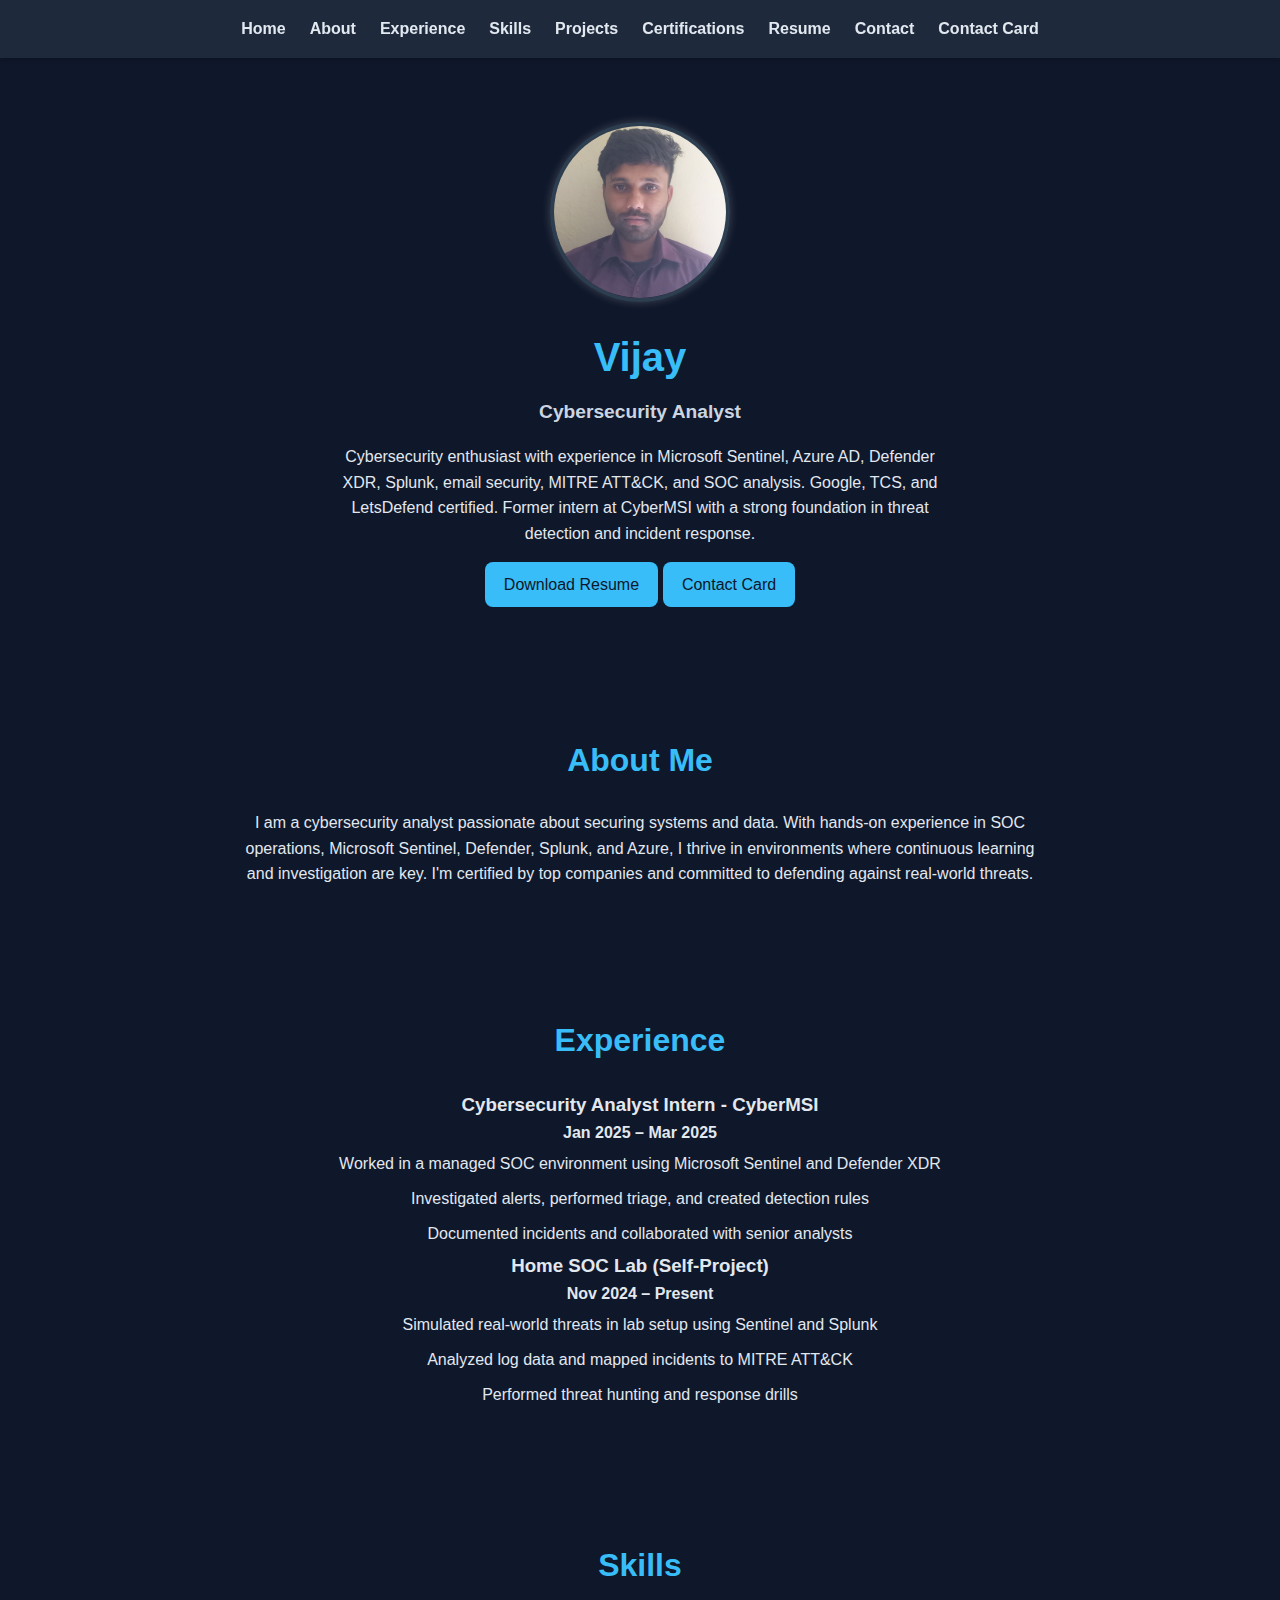
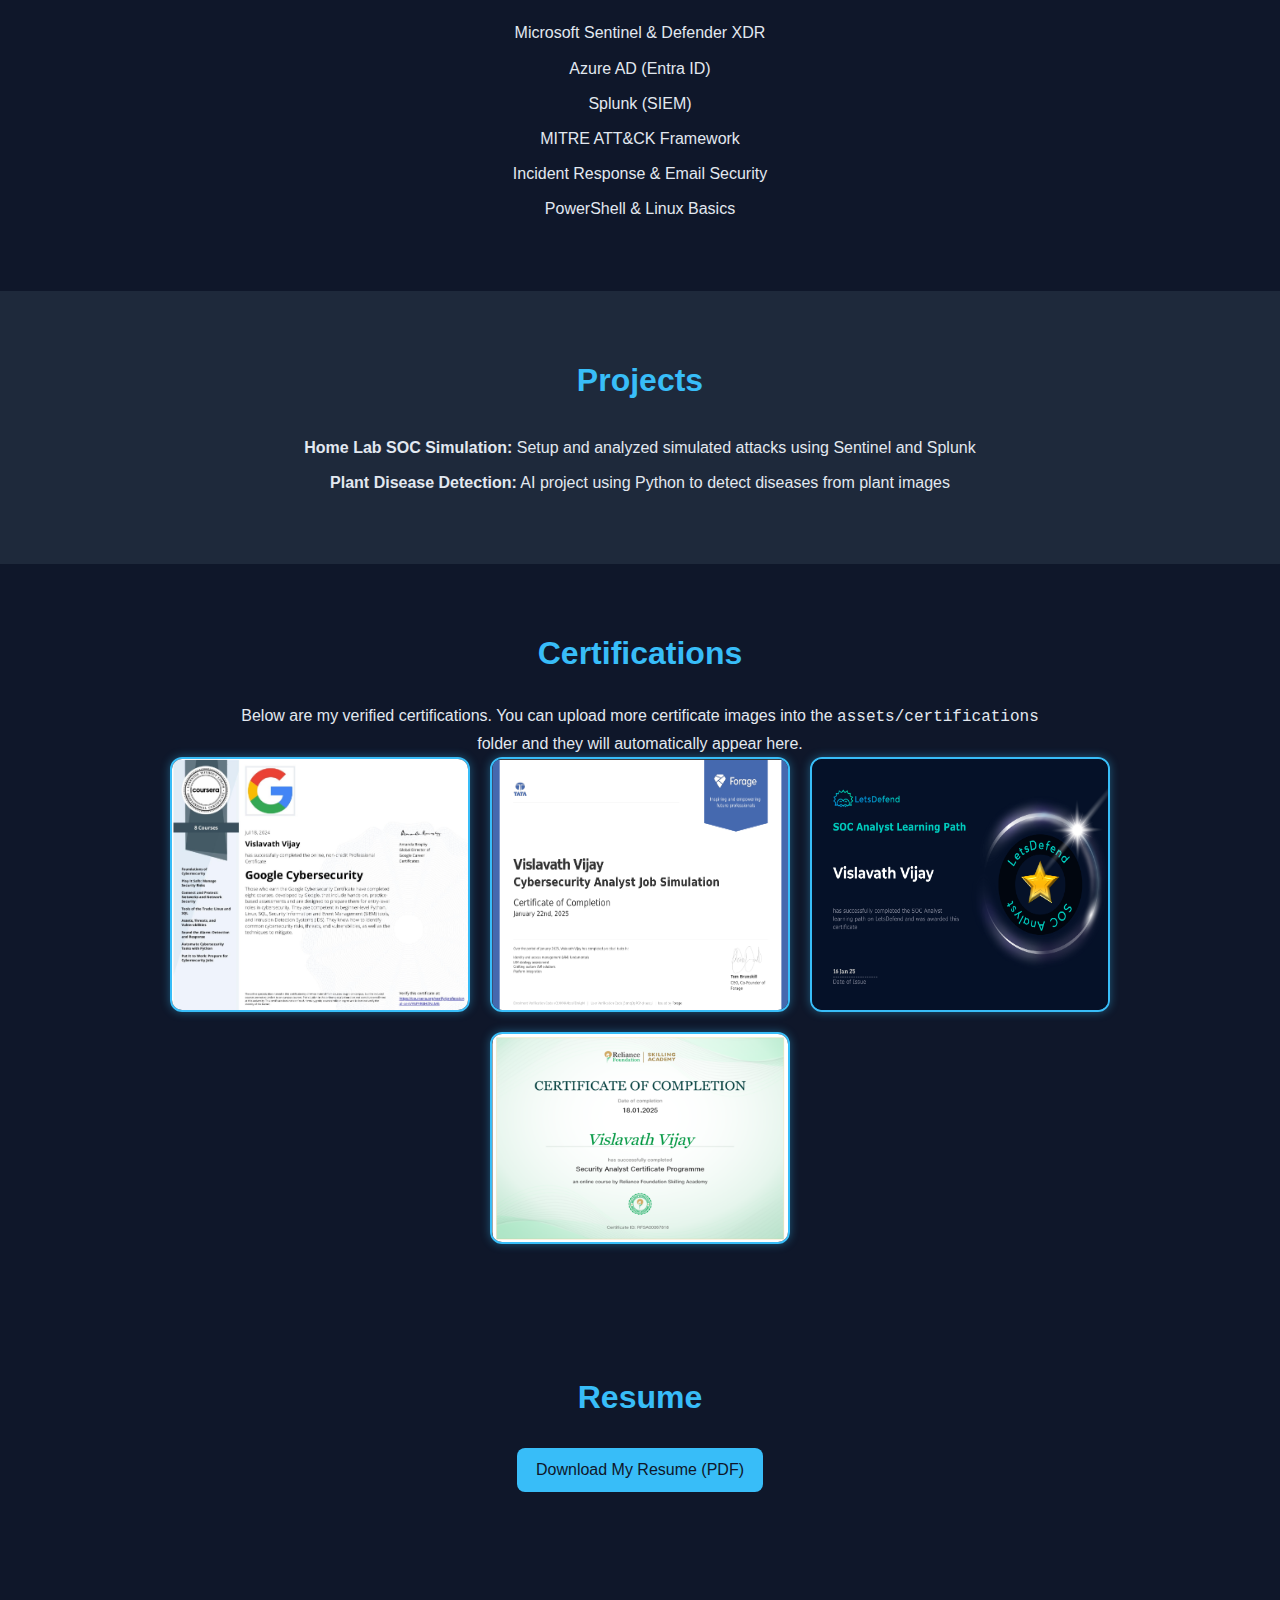
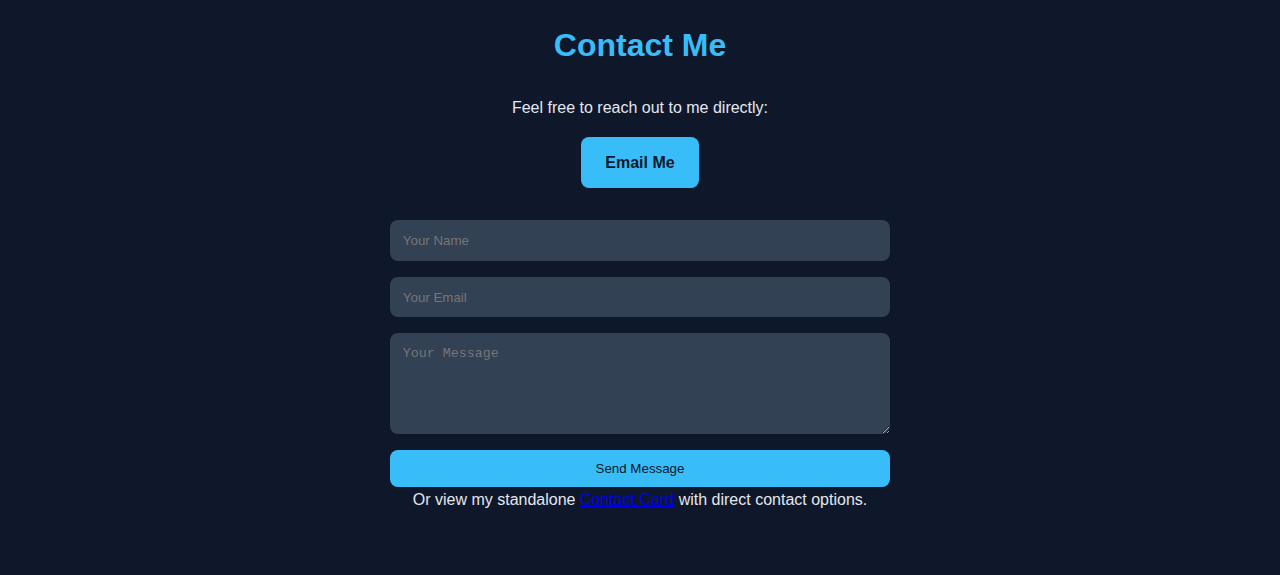
==== index.html @ ff937b73 "portfolio commit" ====
<!DOCTYPE html>
<html lang="en">

<head>
  <meta charset="UTF-8" />
  <meta name="viewport" content="width=device-width, initial-scale=1.0" />
  <title>Vijay | Cybersecurity Analyst Portfolio</title>
  <link rel="stylesheet" href="style.css" />
</head>

<!-- Back to Top Button -->
<button id="backToTop" title="Back to top">↑</button>

<!-- Dark/Light Theme Toggle -->
<button id="themeToggle">Toggle Theme</button>

<!-- Scripts -->
<script>
  // Back to Top Button Logic
  const backToTop = document.getElementById('backToTop');
  window.onscroll = function () {
    if (document.body.scrollTop > 200 || document.documentElement.scrollTop > 200) {
      backToTop.style.display = "block";
    } else {
      backToTop.style.display = "none";
    }
  };

  backToTop.addEventListener('click', () => {
    window.scrollTo({ top: 0, behavior: 'smooth' });
  });

  // Dark/Light Theme Toggle Logic
  const toggleBtn = document.getElementById('themeToggle');
  toggleBtn.addEventListener('click', () => {
    document.body.classList.toggle('light-mode');
    toggleBtn.innerText = document.body.classList.contains('light-mode') ? "Dark Mode" : "Light Mode";
  });
</script>


<body>
    <nav>
        <ul>
          <li><a href="#home">Home</a></li>
          <li><a href="#about">About</a></li>
          <li><a href="#experience">Experience</a></li>
          <li><a href="#skills">Skills</a></li>
          <li><a href="#projects">Projects</a></li>
          <li><a href="#certifications">Certifications</a></li>
          <li><a href="#resume">Resume</a></li>
          <li><a href="#contact">Contact</a></li>
          <li><a href="contact.html">Contact Card</a></li>
        </ul>
      </nav>
      
  <header class="main-header" id="home">
    <div class="container">
      <div class="profile-image">
        <img src="assets/profile.jpg" alt="Vijay's Photo">
      </div>
      <div class="intro">
        <h1>Vijay</h1>
        <h2>Cybersecurity Analyst</h2>
        <p>Cybersecurity enthusiast with experience in Microsoft Sentinel, Azure AD, Defender XDR, Splunk, email security, MITRE ATT&CK, and SOC analysis. Google, TCS, and LetsDefend certified. Former intern at CyberMSI with a strong foundation in threat detection and incident response.</p>
        <a class="btn" href="#resume">Download Resume</a>
        <a class="btn" href="contact.html">Contact Card</a>
      </div>
    </div>
  </header>

  

  <section id="about" class="section about">
    <div class="container">
      <h2>About Me</h2>
      <p>I am a cybersecurity analyst passionate about securing systems and data. With hands-on experience in SOC operations, Microsoft Sentinel, Defender, Splunk, and Azure, I thrive in environments where continuous learning and investigation are key. I'm certified by top companies and committed to defending against real-world threats.</p>
    </div>
  </section>

  <section id="experience" class="section">
    <h2>Experience</h2>
    <div class="experience-item">
      <h3>Cybersecurity Analyst Intern - CyberMSI</h3>
      <p><strong>Jan 2025 – Mar 2025</strong></p>
      <ul>
        <li>Worked in a managed SOC environment using Microsoft Sentinel and Defender XDR</li>
        <li>Investigated alerts, performed triage, and created detection rules</li>
        <li>Documented incidents and collaborated with senior analysts</li>
      </ul>
    </div>
    <div class="experience-item">
      <h3>Home SOC Lab (Self-Project)</h3>
      <p><strong>Nov 2024 – Present</strong></p>
      <ul>
        <li>Simulated real-world threats in lab setup using Sentinel and Splunk</li>
        <li>Analyzed log data and mapped incidents to MITRE ATT&CK</li>
        <li>Performed threat hunting and response drills</li>
      </ul>
    </div>
  </section>

  <section id="skills" class="section skills">
    <div class="container">
      <h2>Skills</h2>
      <ul>
        <li>Microsoft Sentinel & Defender XDR</li>
        <li>Azure AD (Entra ID)</li>
        <li>Splunk (SIEM)</li>
        <li>MITRE ATT&CK Framework</li>
        <li>Incident Response & Email Security</li>
        <li>PowerShell & Linux Basics</li>
      </ul>
    </div>
  </section>

  <section id="projects" class="section projects">
    <div class="container">
      <h2>Projects</h2>
      <ul>
        <li><strong>Home Lab SOC Simulation:</strong> Setup and analyzed simulated attacks using Sentinel and Splunk</li>
        <li><strong>Plant Disease Detection:</strong> AI project using Python to detect diseases from plant images</li>
      </ul>
    </div>
  </section>

  <section id="certifications" class="section certifications">
    <div class="container">
      <h2>Certifications</h2>
      <p>Below are my verified certifications. You can upload more certificate images into the <code>assets/certifications</code> folder and they will automatically appear here.</p>
      <div class="cert-grid">
        <img src="assets/certifications/Google-cybersecurity-professional-certificate.png" alt="Google Cybersecurity Certificate">
        <img src="assets/certifications/Cybersecurity-Analyst-Job-Simulation-TATA.png" alt="TCS Cybersecurity Certificate">
        <img src="assets/certifications/SOC-Analyst-Path-LetsDefend.png" alt="LetsDefend Certificate">
        <img src="assets/certifications/Security-Analyst-Certifiacte-Programme-SkillIndia.png" alt="Skill India Academy">
        <!-- Add more <img> tags as you add images to the folder -->
      </div>
    </div>
  </section>

  <section id="resume" class="section resume">
    <div class="container">
      <h2>Resume</h2>
      <a class="btn" href="assets/cybersecurity.analyst.resume.pdf" download>Download My Resume (PDF)</a>
    </div>
  </section>

  <section id="contact" class="section contact">
    <div class="container">
      <h2>Contact Me</h2>

      <!-- Direct email contact link -->
    <div class="email-contact">
        <p>Feel free to reach out to me directly:</p>
        <a href="mailto:vpawar4589@gmail.com" class="email-btn">
          <i class="fas fa-envelope"></i> Email Me
        </a>
      </div>

      <!-- You can keep your existing form or remove it -->
      <form action="#" method="POST">
        <input type="text" placeholder="Your Name" required>
        <input type="email" placeholder="Your Email" required>
        <textarea placeholder="Your Message" rows="5" required></textarea>
        <button type="submit">Send Message</button>
      </form>

      <!-- Add this below your form -->
      <div class="contact-alternatives">
        <p>Or view my standalone <a href="contact.html">Contact Card</a> with direct contact options.</p>
      </div>

    </div>
  </section>
</body>

</html>
---- style.css ----
/* General Reset */
* {
    margin: 0;
    padding: 0;
    box-sizing: border-box;
  }
  
  body {
    font-family: "Segoe UI", sans-serif;
    background-color: #0f172a;
    color: #e2e8f0;
    line-height: 1.6;
    scroll-behavior: smooth;
  }
  
  /* Header Section */
  .main-header {
    background-image: url('images/header-bg.jpg');
    background-size: cover;
    background-position: center;
    padding: 4rem 1rem;
    text-align: center;
    animation: fadeIn 1s ease-in;
  }
  
  .profile-image img {
    width: 180px;
    height: 180px;
    border-radius: 50%;
    object-fit: cover;
    border: 4px solid #2c3e50;
    box-shadow: 0 0 10px rgba(255, 255, 255, 0.2);
    transition: transform 0.3s ease;
    margin-bottom: 1rem;
  }
  
  .profile-image img:hover {
    transform: scale(1.05);
  }
  
  .intro h1 {
    font-size: 2.5rem;
    color: #38bdf8;
  }
  
  .intro h2 {
    font-size: 1.2rem;
    color: #cbd5e1;
    margin-top: 0.5rem;
  }
  
  .intro p {
    max-width: 600px;
    margin: 1rem auto;
  }
  
  .btn {
    display: inline-block;
    background-color: #38bdf8;
    color: #0f172a;
    padding: 0.6rem 1.2rem;
    border-radius: 8px;
    text-decoration: none;
    transition: background-color 0.3s;
  }
  
  .btn:hover {
    background-color: #0ea5e9;
  }
  
  /* Navigation */
  nav {
    background-color: #1e293b;
    padding: 1rem 0;
    text-align: center;
/* Add these new properties to make it sticky */
    position: sticky;
    top: 0;
    z-index: 1000;
    box-shadow: 0 2px 5px rgba(0, 0, 0, 0.2);
  }
  
  nav ul {
    list-style: none;
    display: flex;
    flex-wrap: wrap;
    justify-content: center;
    gap: 1.5rem;
  }
  
  nav a {
    color: #e2e8f0;
    text-decoration: none;
    font-weight: bold;
    position: relative;
    transition: color 0.3s;
  }
  
  nav a::after {
    content: "";
    position: absolute;
    width: 0%;
    height: 2px;
    left: 0;
    bottom: -5px;
    background: #38bdf8;
    transition: width 0.3s;
  }
  
  nav a:hover::after {
    width: 100%;
  }
  
  nav a:hover {
    color: #38bdf8;
  }
  
  /* Sections */
  .section {
    padding: 4rem 1rem;
    text-align: center;
    animation: fadeUp 1s ease-out;
  }
  
  .section h2 {
    font-size: 2rem;
    margin-bottom: 1.5rem;
    color: #38bdf8;
  }
  
  .section p,
  .section ul,
  .section li {
    max-width: 800px;
    margin: auto;
    font-size: 1rem;
  }
  
  .section ul {
    padding-left: 0;
    list-style-type: none;
  }
  
  .section li {
    padding: 0.3rem 0;
  }
  
  /* Skills Section with Icons (optional background) */
  .skills {
    background-image: url('images/skills-bg.jpg');
    background-size: cover;
    background-position: center;
  }
  
  /* Projects */
  .projects {
    background-color: #1e293b;
  }
  
  /* Certifications */
  .certifications {
    background-image: url('images/cert-bg.jpg');
    background-size: cover;
    background-position: center;
  }
  
  .cert-grid {
    display: flex;
    flex-wrap: wrap;
    justify-content: center;
    gap: 20px;
  }
  
  .cert-grid img {
    width: 300px;
    max-width: 90%;
    height: auto;
    border-radius: 12px;
    border: 2px solid #38bdf8;
    box-shadow: 0 0 10px rgba(56, 189, 248, 0.4);
    transition: transform 0.3s ease;
  }
  
  .cert-grid img:hover {
    transform: scale(1.05);
  }
  
  /* Testimonials */
  .testimonial {
    background-color: #1e293b;
    padding: 1rem;
    border-radius: 10px;
    margin: 1rem;
    max-width: 350px;
    box-shadow: 0 0 10px rgba(0,0,0,0.3);
  }
  
  .testimonial p {
    font-style: italic;
    margin-bottom: 0.5rem;
  }
  
  /* Contact */
  form {
    display: flex;
    flex-direction: column;
    max-width: 500px;
    margin: auto;
    gap: 1rem;
  }
  
  input, textarea {
    padding: 0.8rem;
    border: none;
    border-radius: 8px;
    background-color: #334155;
    color: #e2e8f0;
  }
  
  button {
    background-color: #38bdf8;
    color: #0f172a;
    padding: 0.7rem;
    border: none;
    border-radius: 8px;
    cursor: pointer;
    transition: background-color 0.3s;
  }
  
  button:hover {
    background-color: #0ea5e9;
  }
  
  /* Animations */
  @keyframes fadeIn {
    from { opacity: 0; transform: translateY(-20px); }
    to { opacity: 1; transform: translateY(0); }
  }
  
  @keyframes fadeUp {
    from { opacity: 0; transform: translateY(30px); }
    to { opacity: 1; transform: translateY(0); }
  }
  
  /* Media Queries */
  @media (max-width: 768px) {
    nav ul {
      flex-direction: column;
    }
  
    .profile-image img {
      width: 140px;
      height: 140px;
    }
  
    .cert-grid {
      flex-direction: column;
      align-items: center;
    }
  
    .testimonial {
      width: 90%;
    }
  }

  /* Existing styles remain unchanged... Add the following at the end of styles.css */

/* Smooth Scroll (already set globally but reinforcing) */
html {
    scroll-behavior: smooth;
  }
  
  /* Back to Top Button */
  #backToTop {
    position: fixed;
    bottom: 30px;
    right: 30px;
    background-color: #38bdf8;
    color: #0f172a;
    padding: 0.7rem 1rem;
    border-radius: 50px;
    font-size: 1.2rem;
    display: none;
    cursor: pointer;
    z-index: 999;
    box-shadow: 0 0 10px rgba(0,0,0,0.3);
    transition: background-color 0.3s, transform 0.3s;
  }
  
  #backToTop:hover {
    background-color: #0ea5e9;
    transform: translateY(-3px);
  }
  
  /* Dark/Light Toggle Button */
  #themeToggle {
    position: fixed;
    top: 20px;
    right: 20px;
    background-color: #38bdf8;
    color: #0f172a;
    padding: 0.5rem 0.9rem;
    font-size: 0.9rem;
    border: none;
    border-radius: 8px;
    cursor: pointer;
    z-index: 999;
    transition: background-color 0.3s ease;
  }
  
  #themeToggle:hover {
    background-color: #0ea5e9;
  }
  
  /* Light Theme Styles (Overrides) */
  body.light-mode {
    background-color: #f8fafc;
    color: #1e293b;
  }
  
  body.light-mode nav {
    background-color: #e2e8f0;
  }
  
  body.light-mode .main-header {
    background-color: #e0f2fe;
  }
  
  body.light-mode input,
  body.light-mode textarea {
    background-color: #e2e8f0;
    color: #1e293b;
  }
  
  body.light-mode .btn,
  body.light-mode button,
  body.light-mode #backToTop,
  body.light-mode #themeToggle {
    color: white;
    background-color: #0f172a;
  }
  
  body.light-mode nav a {
    color: #0f172a;
  }
  
  body.light-mode nav a:hover {
    color: #1e40af;
  }

  .email-contact {
    text-align: center;
    margin-bottom: 2rem;
  }
  
  .email-btn {
    display: inline-block;
    background-color: #38bdf8;
    color: #0f172a;
    padding: 0.8rem 1.5rem;
    border-radius: 8px;
    text-decoration: none;
    font-weight: bold;
    transition: all 0.3s ease;
    margin-top: 1rem;
  }
  
  .email-btn:hover {
    background-color: #0ea5e9;
    transform: translateY(-3px);
    box-shadow: 0 4px 8px rgba(0, 0, 0, 0.2);
  }
  
  body.light-mode .email-btn {
    background-color: #0f172a;
    color: white;
  }
  
  body.light-mode .email-btn:hover {
    background-color: #1e293b;
  }
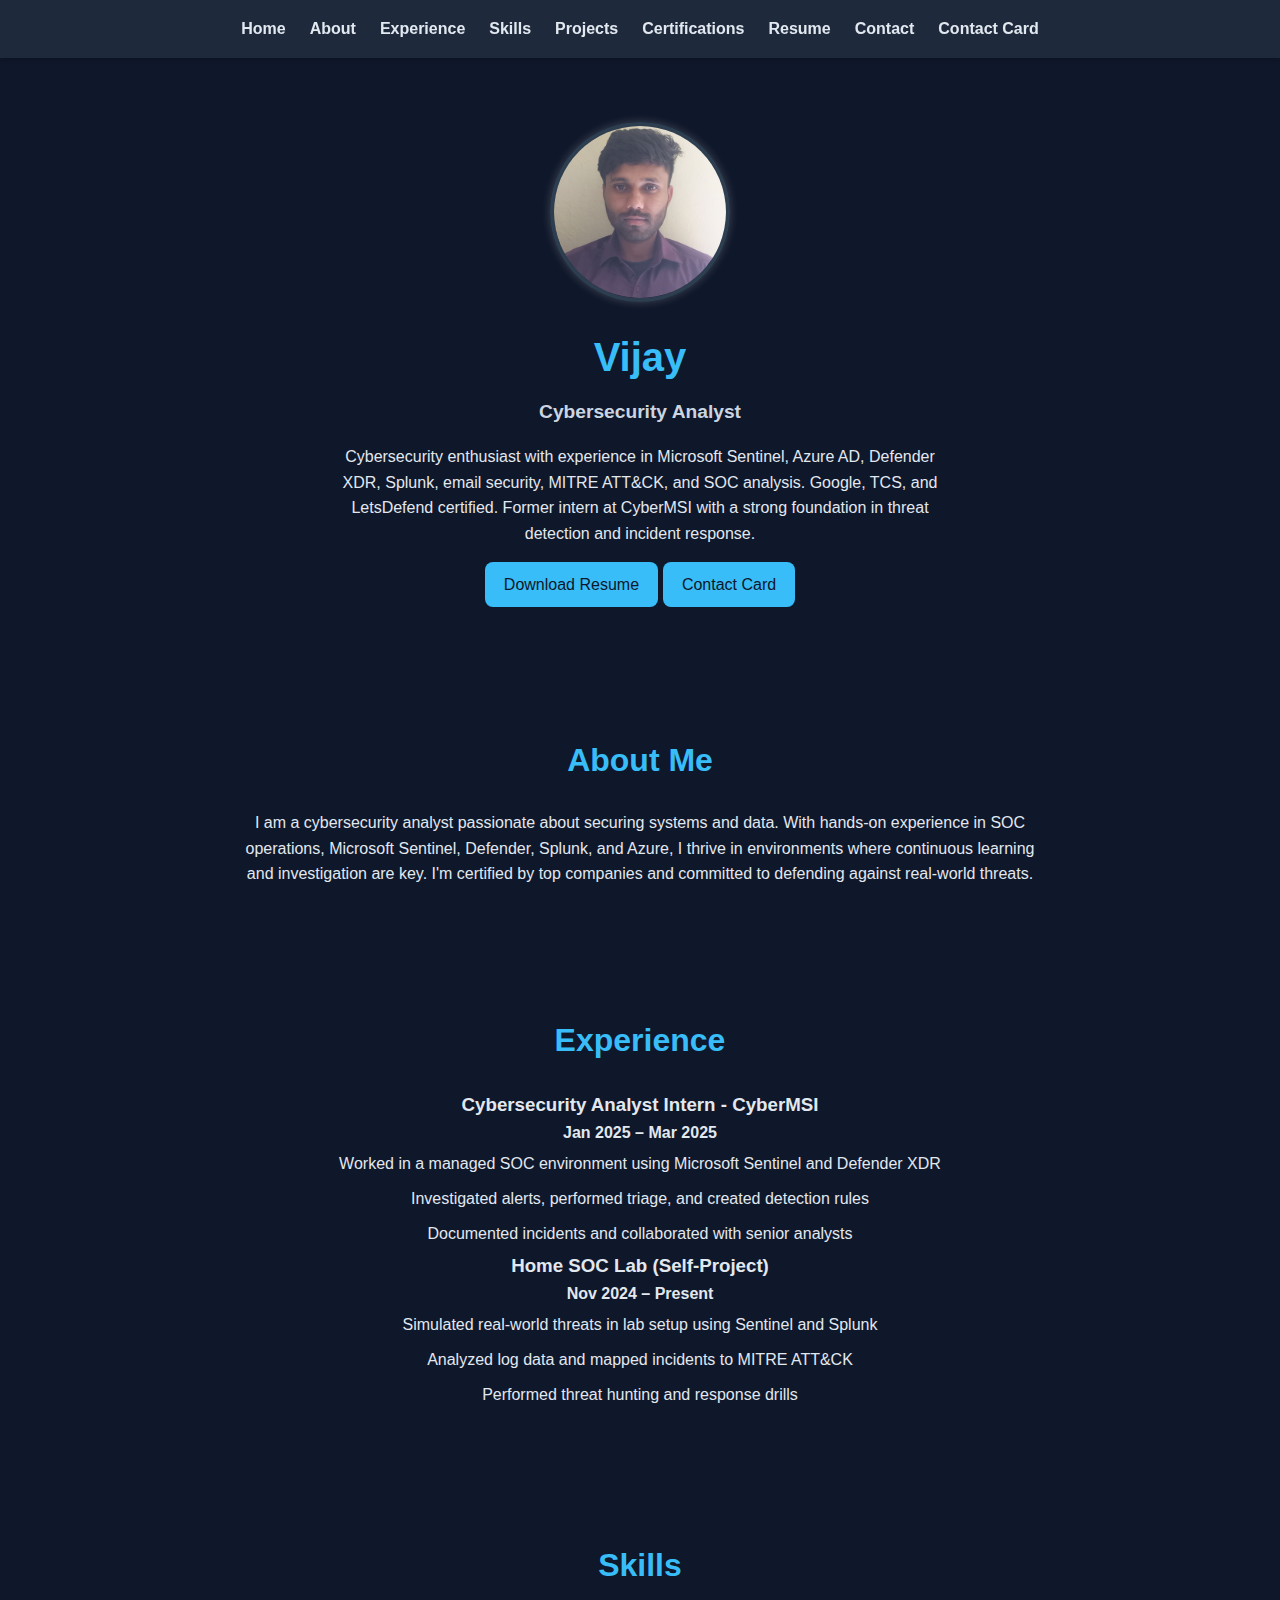
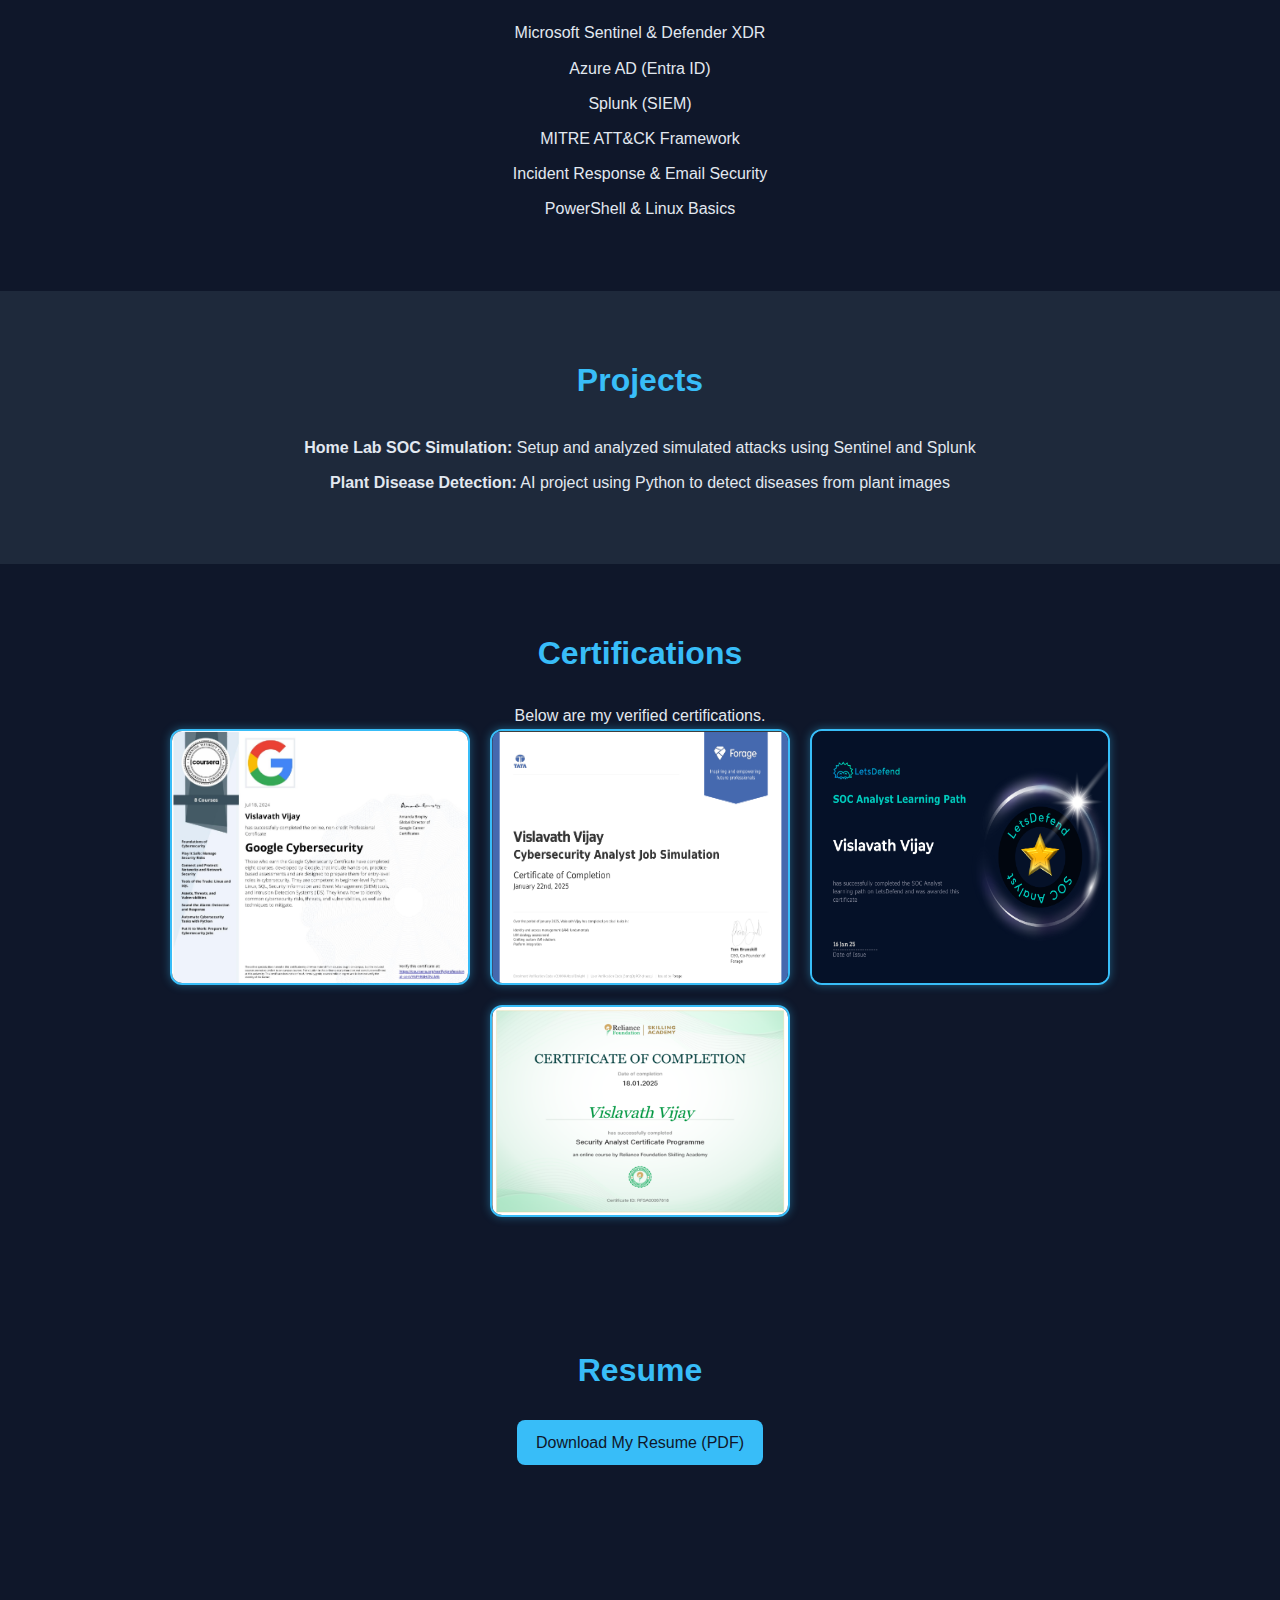
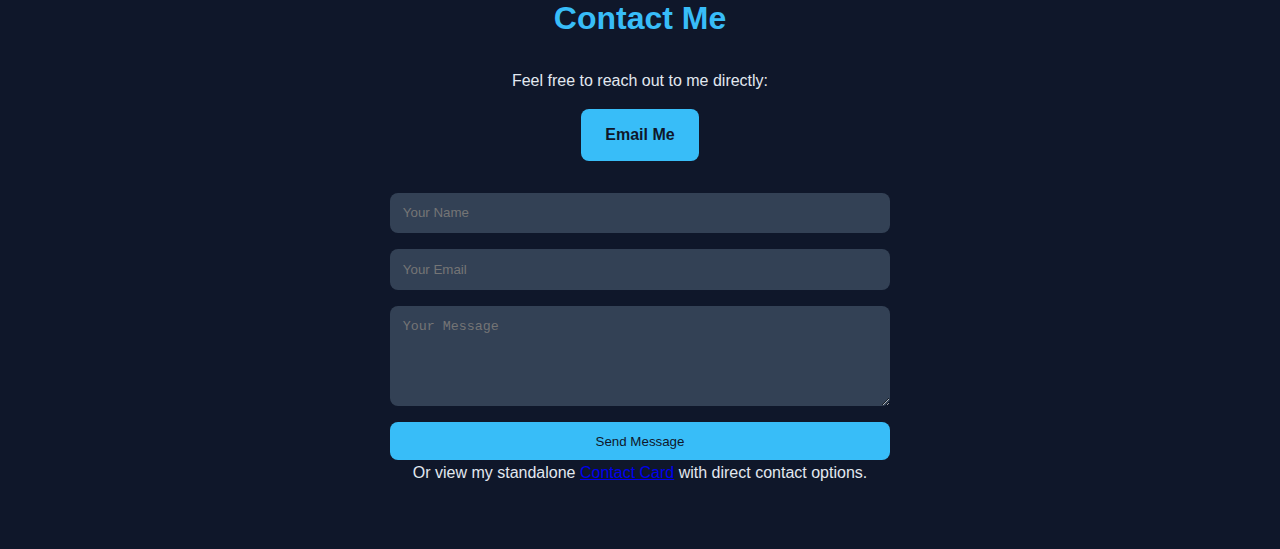
==== commit 1ff04efb: "certification commit" ====
--- a/index.html
+++ b/index.html
@@ -127,7 +127,7 @@
   <section id="certifications" class="section certifications">
     <div class="container">
       <h2>Certifications</h2>
-      <p>Below are my verified certifications. You can upload more certificate images into the <code>assets/certifications</code> folder and they will automatically appear here.</p>
+      <p>Below are my verified certifications.</p>
       <div class="cert-grid">
         <img src="assets/certifications/Google-cybersecurity-professional-certificate.png" alt="Google Cybersecurity Certificate">
         <img src="assets/certifications/Cybersecurity-Analyst-Job-Simulation-TATA.png" alt="TCS Cybersecurity Certificate">
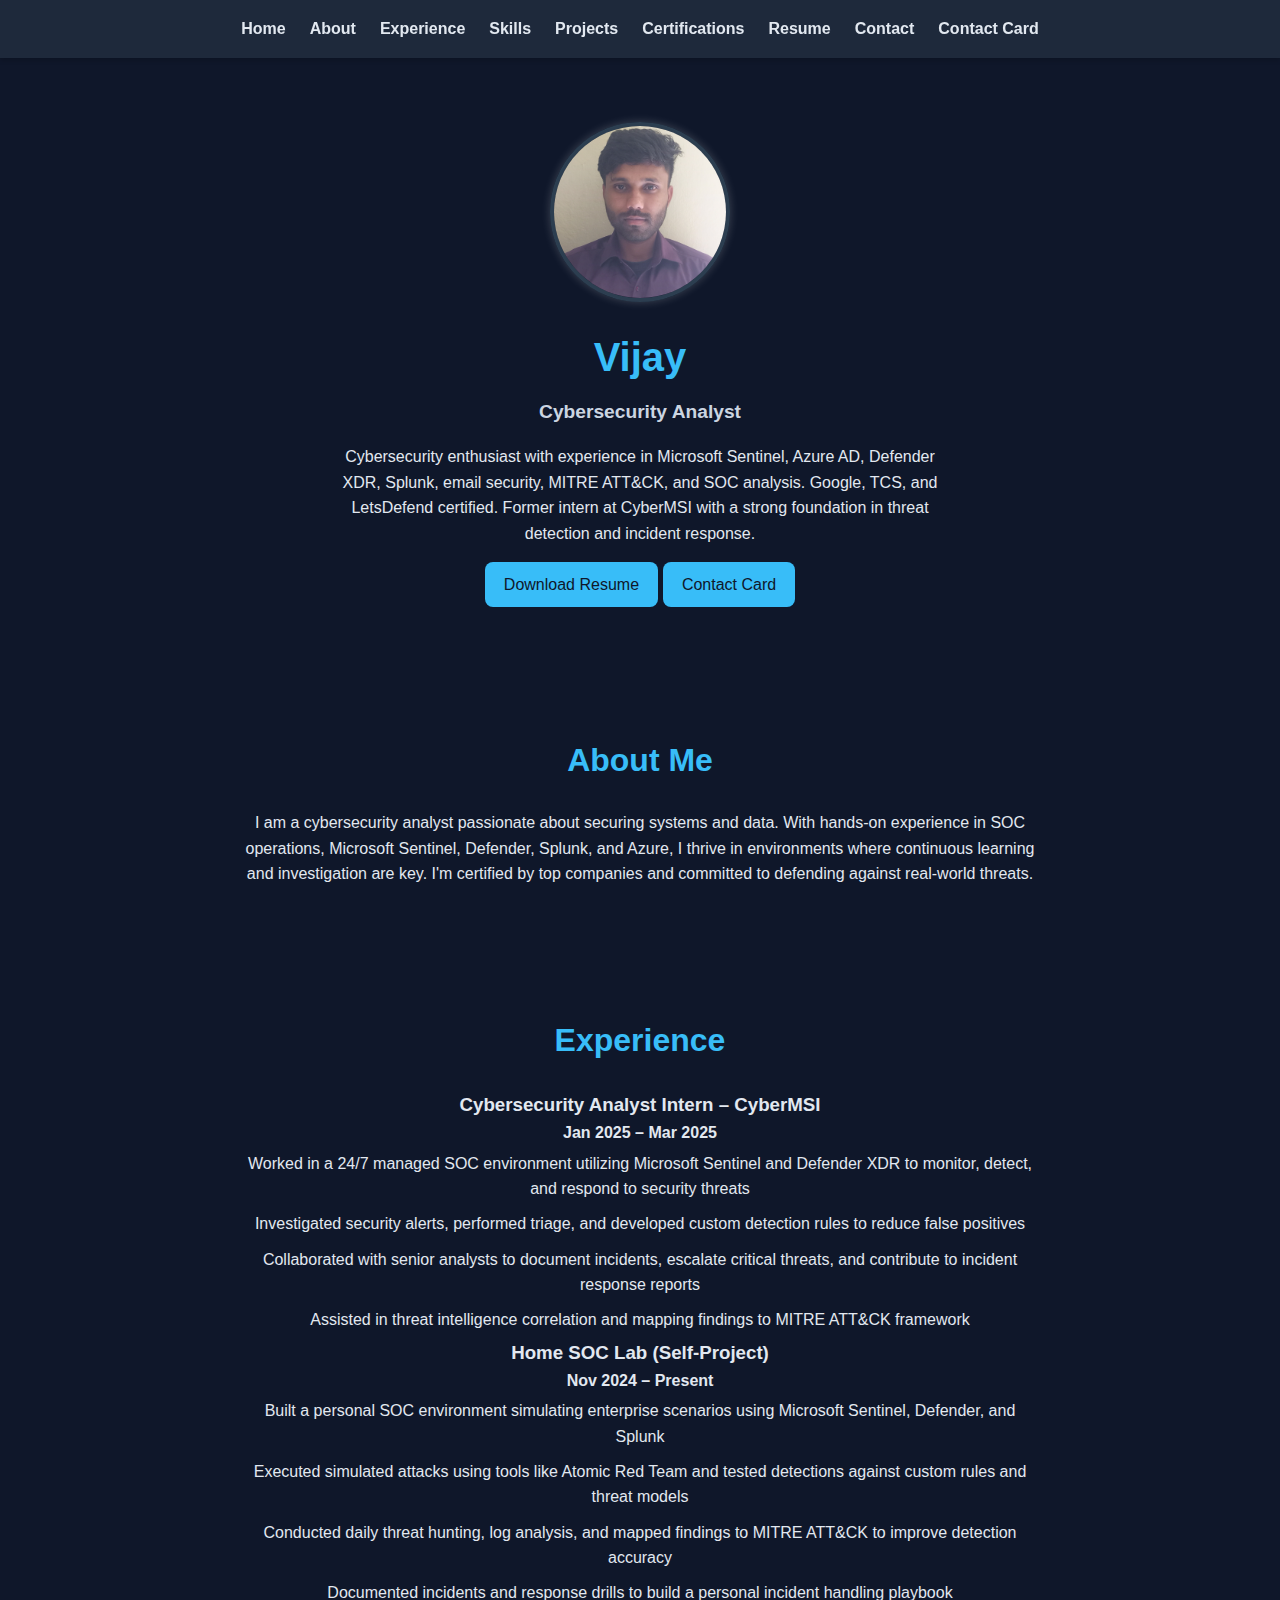
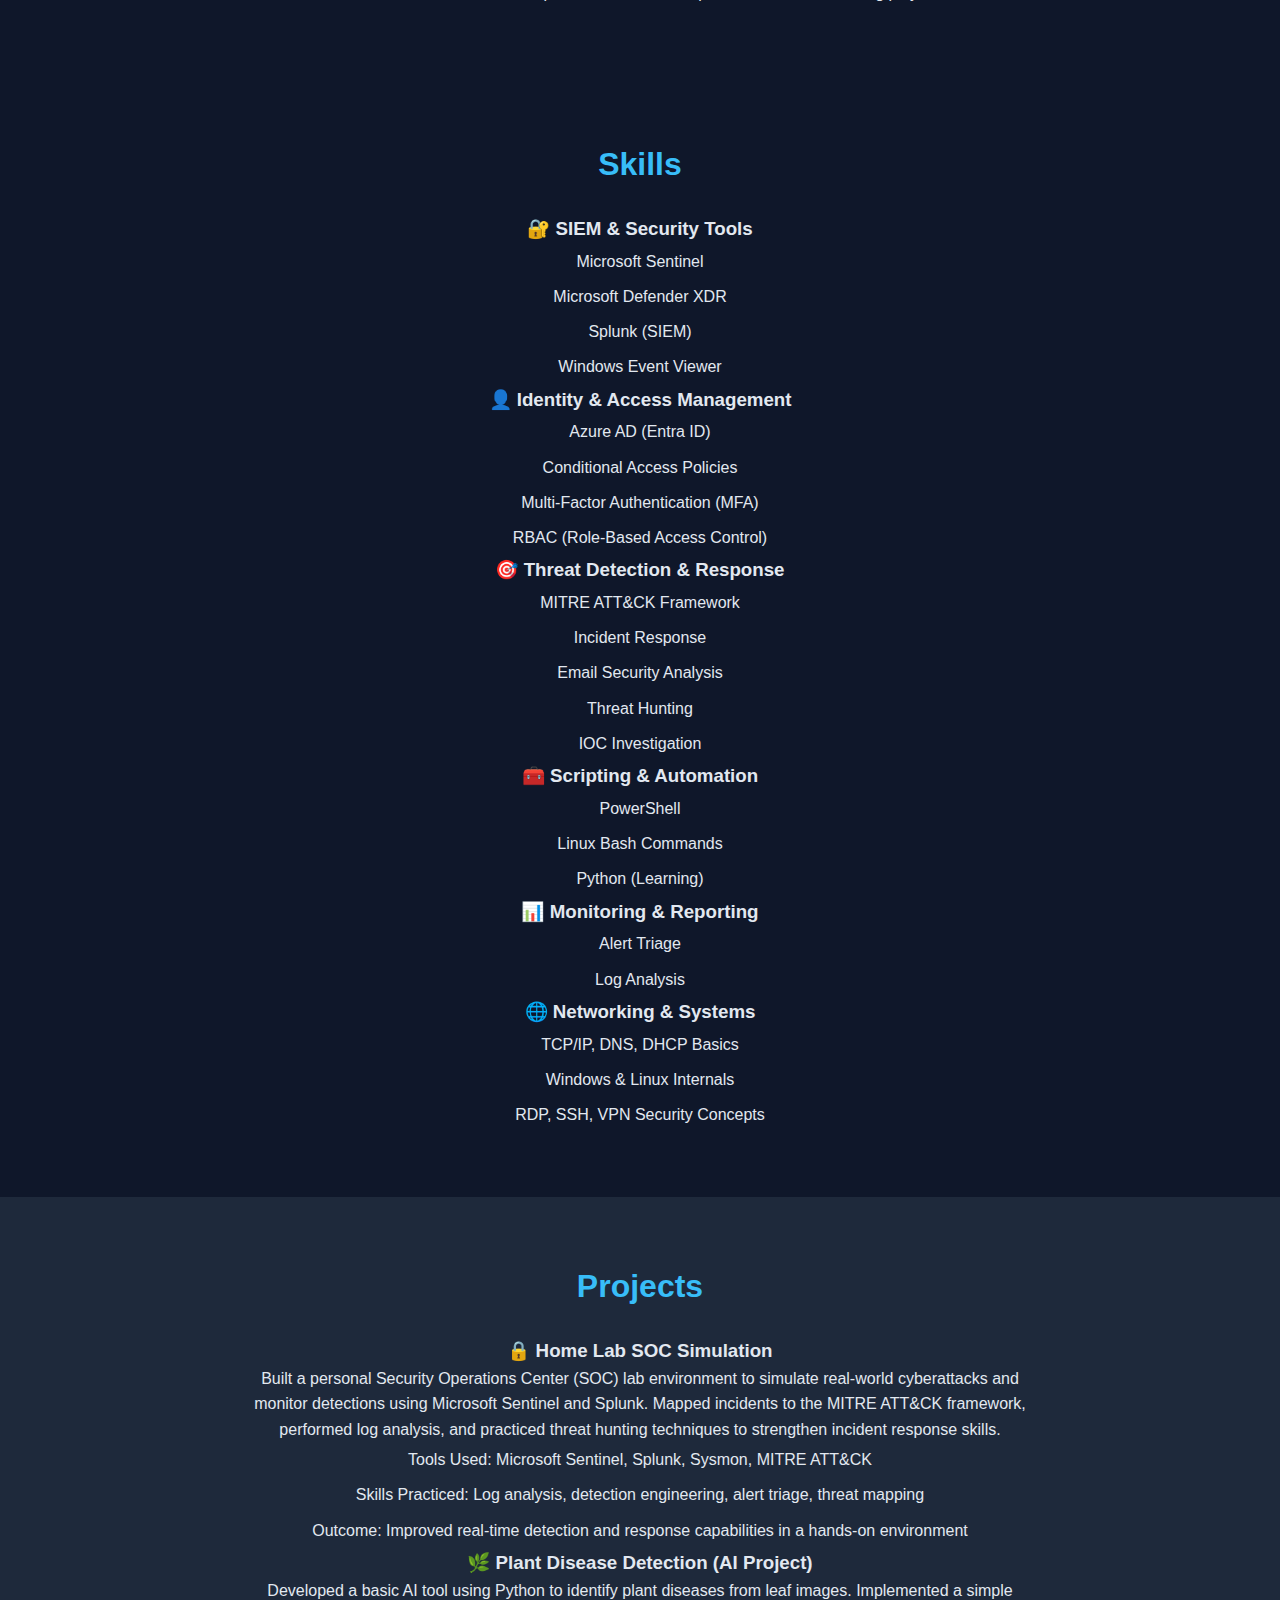
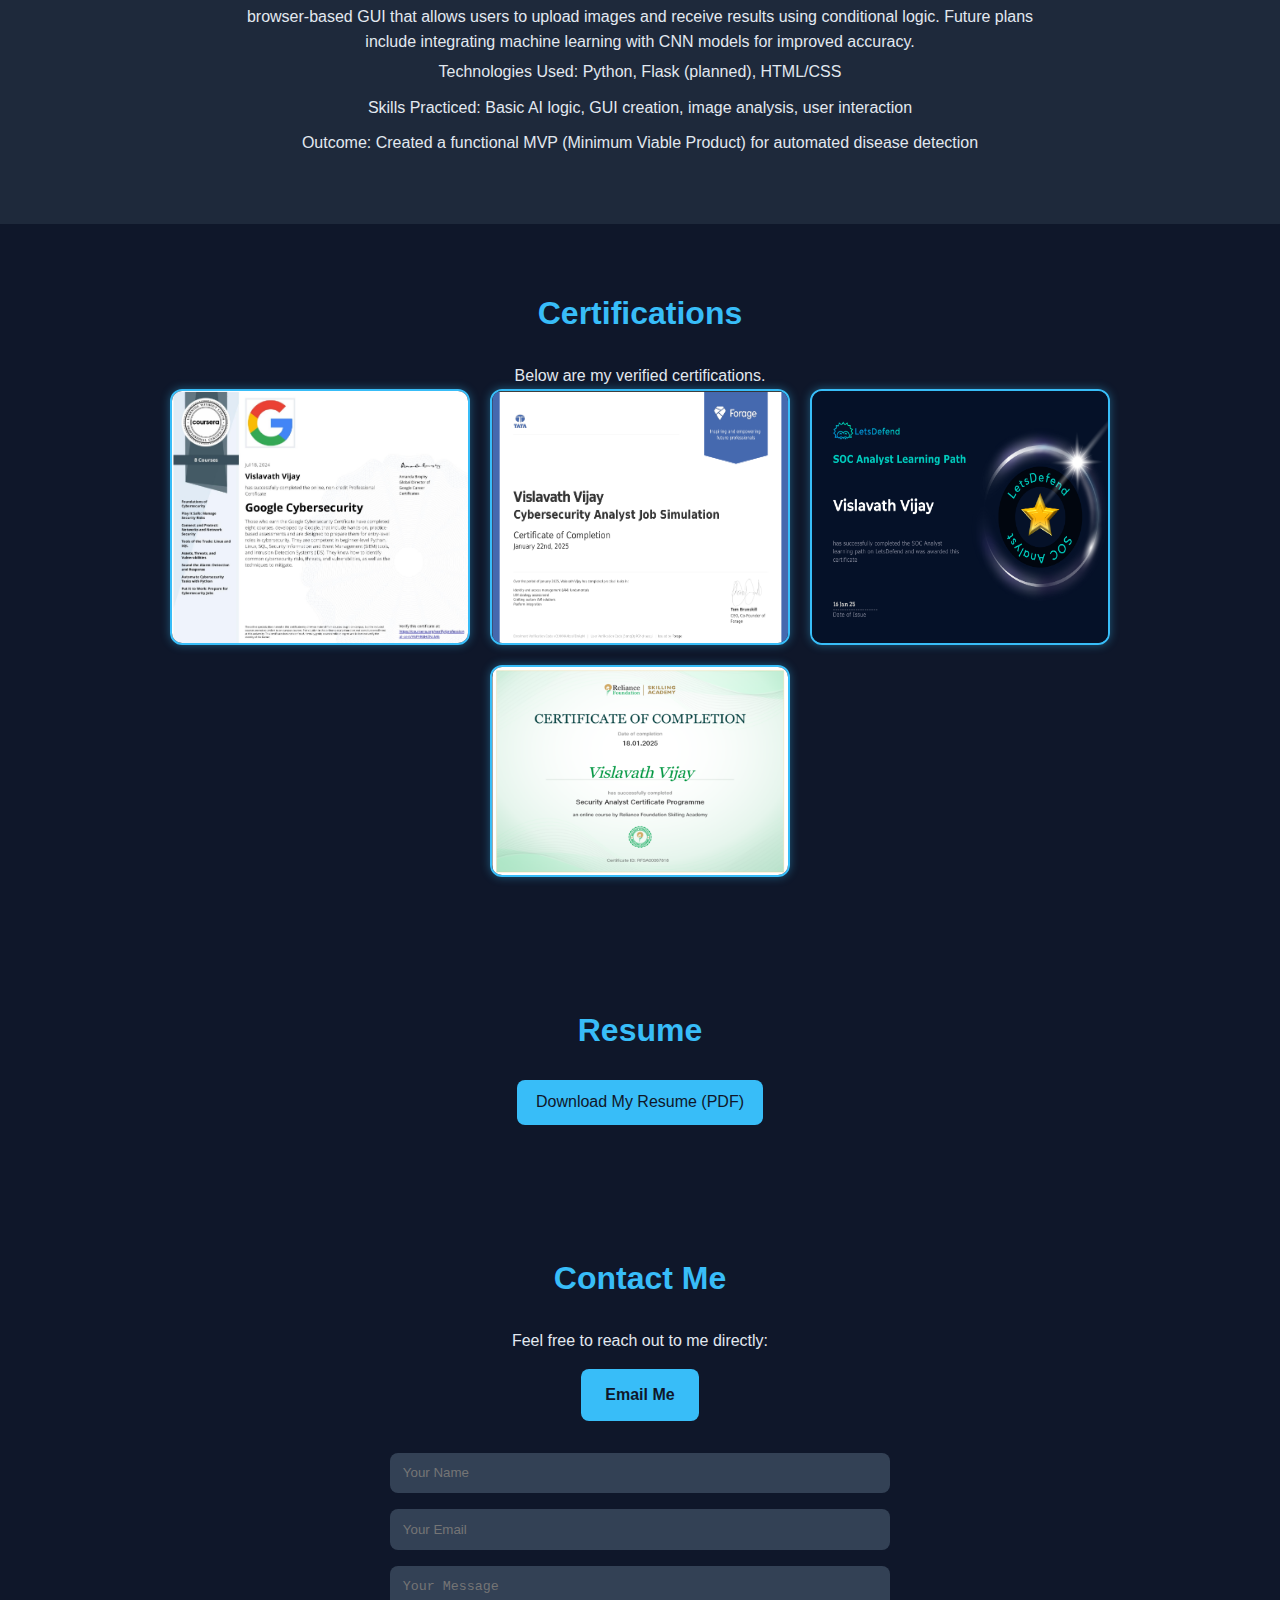
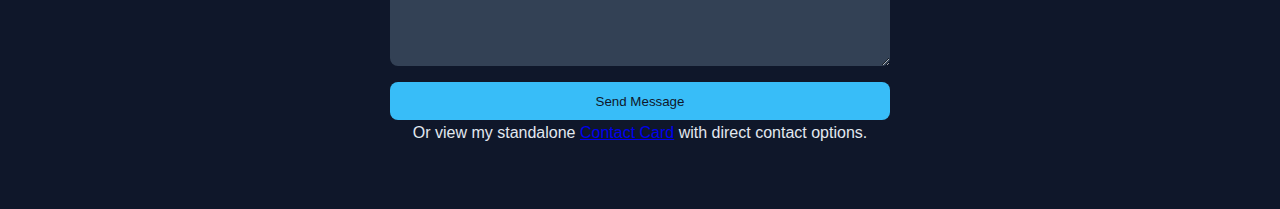
==== commit 3202eef1: "Portfilio Update" ====
--- a/index.html
+++ b/index.html
@@ -80,49 +80,114 @@
 
   <section id="experience" class="section">
     <h2>Experience</h2>
+  
     <div class="experience-item">
-      <h3>Cybersecurity Analyst Intern - CyberMSI</h3>
+      <h3>Cybersecurity Analyst Intern – CyberMSI</h3>
       <p><strong>Jan 2025 – Mar 2025</strong></p>
       <ul>
-        <li>Worked in a managed SOC environment using Microsoft Sentinel and Defender XDR</li>
-        <li>Investigated alerts, performed triage, and created detection rules</li>
-        <li>Documented incidents and collaborated with senior analysts</li>
-      </ul>
-    </div>
+        <li>Worked in a 24/7 managed SOC environment utilizing Microsoft Sentinel and Defender XDR to monitor, detect, and respond to security threats</li>
+        <li>Investigated security alerts, performed triage, and developed custom detection rules to reduce false positives</li>
+        <li>Collaborated with senior analysts to document incidents, escalate critical threats, and contribute to incident response reports</li>
+        <li>Assisted in threat intelligence correlation and mapping findings to MITRE ATT&CK framework</li>
+      </ul>
+    </div>
+  
     <div class="experience-item">
       <h3>Home SOC Lab (Self-Project)</h3>
       <p><strong>Nov 2024 – Present</strong></p>
       <ul>
-        <li>Simulated real-world threats in lab setup using Sentinel and Splunk</li>
-        <li>Analyzed log data and mapped incidents to MITRE ATT&CK</li>
-        <li>Performed threat hunting and response drills</li>
-      </ul>
-    </div>
-  </section>
+        <li>Built a personal SOC environment simulating enterprise scenarios using Microsoft Sentinel, Defender, and Splunk</li>
+        <li>Executed simulated attacks using tools like Atomic Red Team and tested detections against custom rules and threat models</li>
+        <li>Conducted daily threat hunting, log analysis, and mapped findings to MITRE ATT&CK to improve detection accuracy</li>
+        <li>Documented incidents and response drills to build a personal incident handling playbook</li>
+      </ul>
+    </div>
+  </section>
+  
 
   <section id="skills" class="section skills">
     <div class="container">
       <h2>Skills</h2>
-      <ul>
-        <li>Microsoft Sentinel & Defender XDR</li>
+  
+      <h3>🔐 SIEM & Security Tools</h3>
+      <ul>
+        <li>Microsoft Sentinel</li>
+        <li>Microsoft Defender XDR</li>
+        <li>Splunk (SIEM)</li>
+        <li>Windows Event Viewer</li>
+      </ul>
+  
+      <h3>👤 Identity & Access Management</h3>
+      <ul>
         <li>Azure AD (Entra ID)</li>
-        <li>Splunk (SIEM)</li>
+        <li>Conditional Access Policies</li>
+        <li>Multi-Factor Authentication (MFA)</li>
+        <li>RBAC (Role-Based Access Control)</li>
+      </ul>
+  
+      <h3>🎯 Threat Detection & Response</h3>
+      <ul>
         <li>MITRE ATT&CK Framework</li>
-        <li>Incident Response & Email Security</li>
-        <li>PowerShell & Linux Basics</li>
-      </ul>
-    </div>
-  </section>
+        <li>Incident Response</li>
+        <li>Email Security Analysis</li>
+        <li>Threat Hunting</li>
+        <li>IOC Investigation</li>
+      </ul>
+  
+      <h3>🧰 Scripting & Automation</h3>
+      <ul>
+        <li>PowerShell</li>
+        <li>Linux Bash Commands</li>
+        <li>Python (Learning)</li>
+      </ul>
+  
+      <h3>📊 Monitoring & Reporting</h3>
+      <ul>
+        <li>Alert Triage</li>
+        <li>Log Analysis</li>
+      </ul>
+  
+      <h3>🌐 Networking & Systems</h3>
+      <ul>
+        <li>TCP/IP, DNS, DHCP Basics</li>
+        <li>Windows & Linux Internals</li>
+        <li>RDP, SSH, VPN Security Concepts</li>
+      </ul>
+    </div>
+  </section>
+  
 
   <section id="projects" class="section projects">
     <div class="container">
       <h2>Projects</h2>
-      <ul>
-        <li><strong>Home Lab SOC Simulation:</strong> Setup and analyzed simulated attacks using Sentinel and Splunk</li>
-        <li><strong>Plant Disease Detection:</strong> AI project using Python to detect diseases from plant images</li>
-      </ul>
-    </div>
-  </section>
+  
+      <div class="project-item">
+        <h3>🔒 Home Lab SOC Simulation</h3>
+        <p>
+          Built a personal Security Operations Center (SOC) lab environment to simulate real-world cyberattacks and monitor detections using Microsoft Sentinel and Splunk. Mapped incidents to the MITRE ATT&CK framework, performed log analysis, and practiced threat hunting techniques to strengthen incident response skills.
+        </p>
+        <ul>
+          <li>Tools Used: Microsoft Sentinel, Splunk, Sysmon, MITRE ATT&CK</li>
+          <li>Skills Practiced: Log analysis, detection engineering, alert triage, threat mapping</li>
+          <li>Outcome: Improved real-time detection and response capabilities in a hands-on environment</li>
+        </ul>
+      </div>
+  
+      <div class="project-item">
+        <h3>🌿 Plant Disease Detection (AI Project)</h3>
+        <p>
+          Developed a basic AI tool using Python to identify plant diseases from leaf images. Implemented a simple browser-based GUI that allows users to upload images and receive results using conditional logic. Future plans include integrating machine learning with CNN models for improved accuracy.
+        </p>
+        <ul>
+          <li>Technologies Used: Python, Flask (planned), HTML/CSS</li>
+          <li>Skills Practiced: Basic AI logic, GUI creation, image analysis, user interaction</li>
+          <li>Outcome: Created a functional MVP (Minimum Viable Product) for automated disease detection</li>
+        </ul>
+      </div>
+  
+    </div>
+  </section>
+  
 
   <section id="certifications" class="section certifications">
     <div class="container">
@@ -158,10 +223,10 @@
       </div>
 
       <!-- You can keep your existing form or remove it -->
-      <form action="#" method="POST">
-        <input type="text" placeholder="Your Name" required>
-        <input type="email" placeholder="Your Email" required>
-        <textarea placeholder="Your Message" rows="5" required></textarea>
+      <form action="https://formspree.io/f/mpwpgbrq" method="POST">
+        <input type="text" name="name" placeholder="Your Name" required>
+        <input type="email" name="email" placeholder="Your Email" required>
+        <textarea name="message" rows="5" placeholder="Your Message" required></textarea>
         <button type="submit">Send Message</button>
       </form>
 
